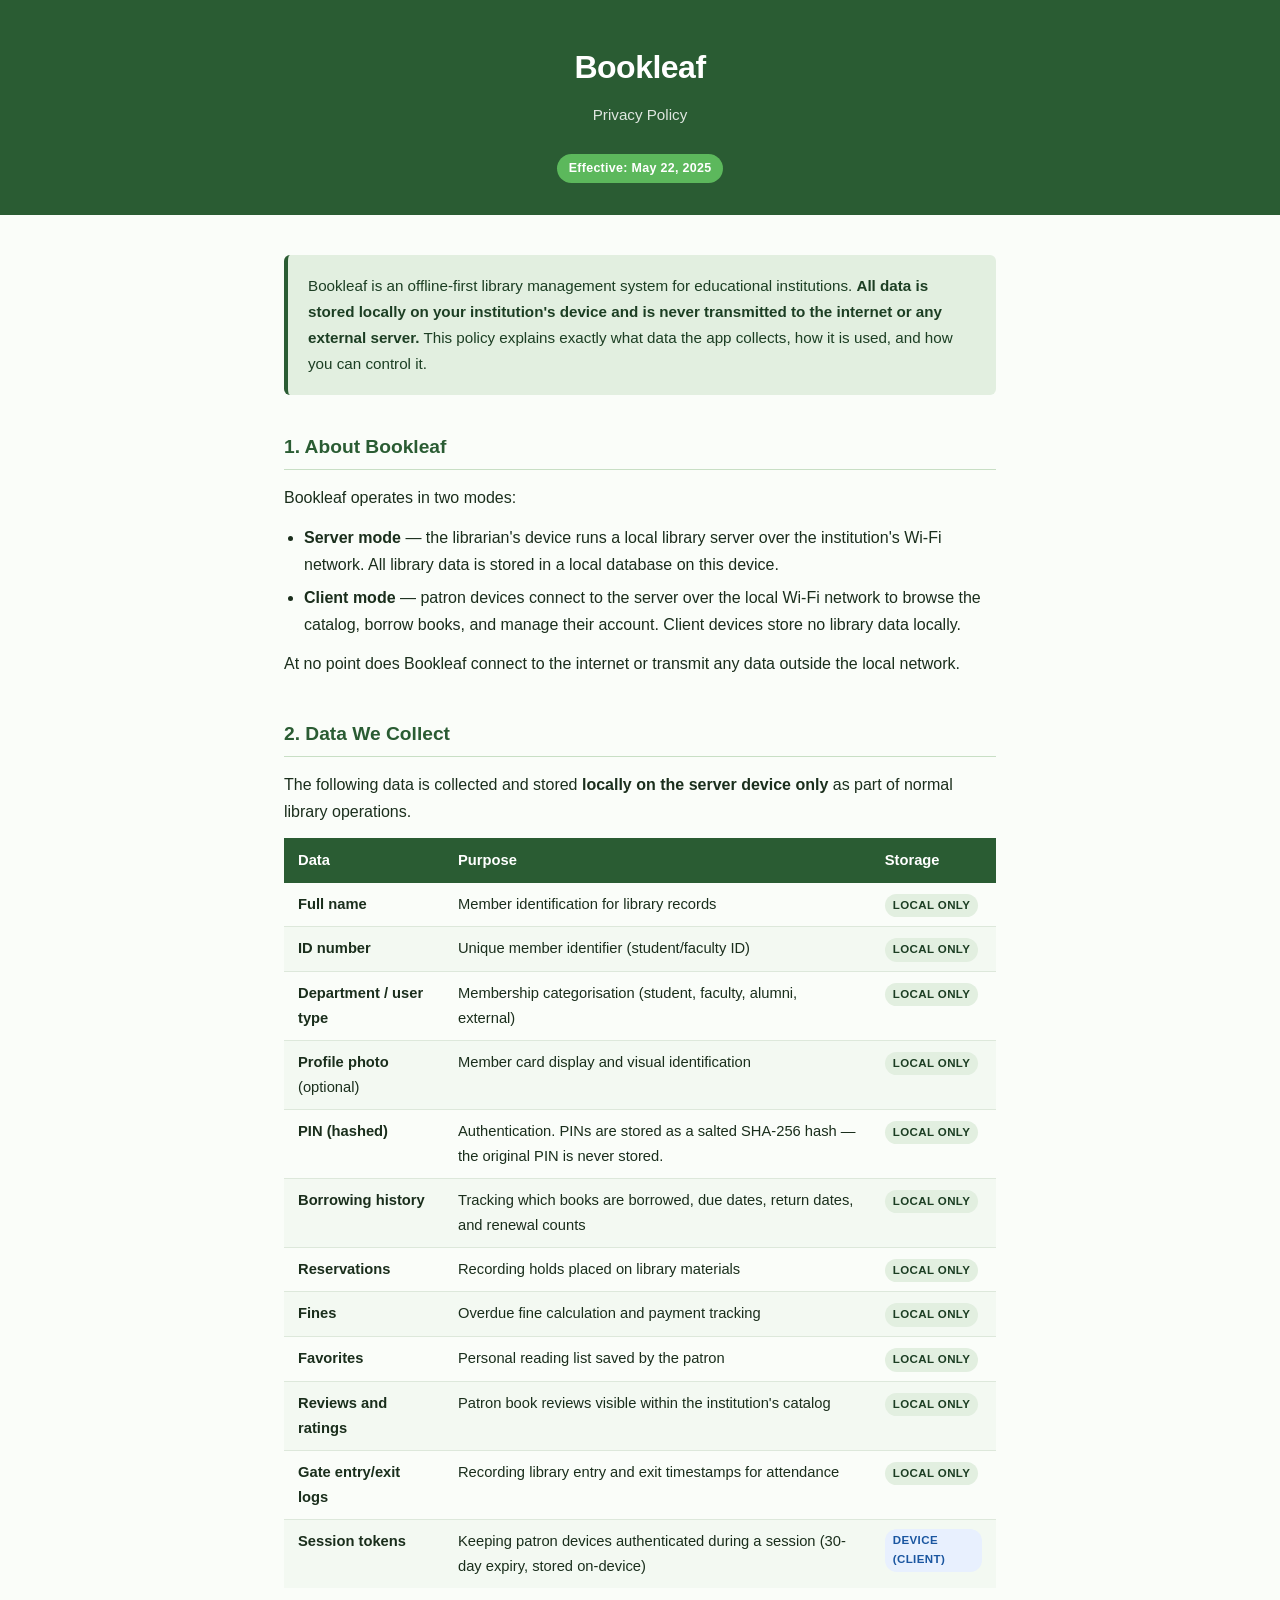
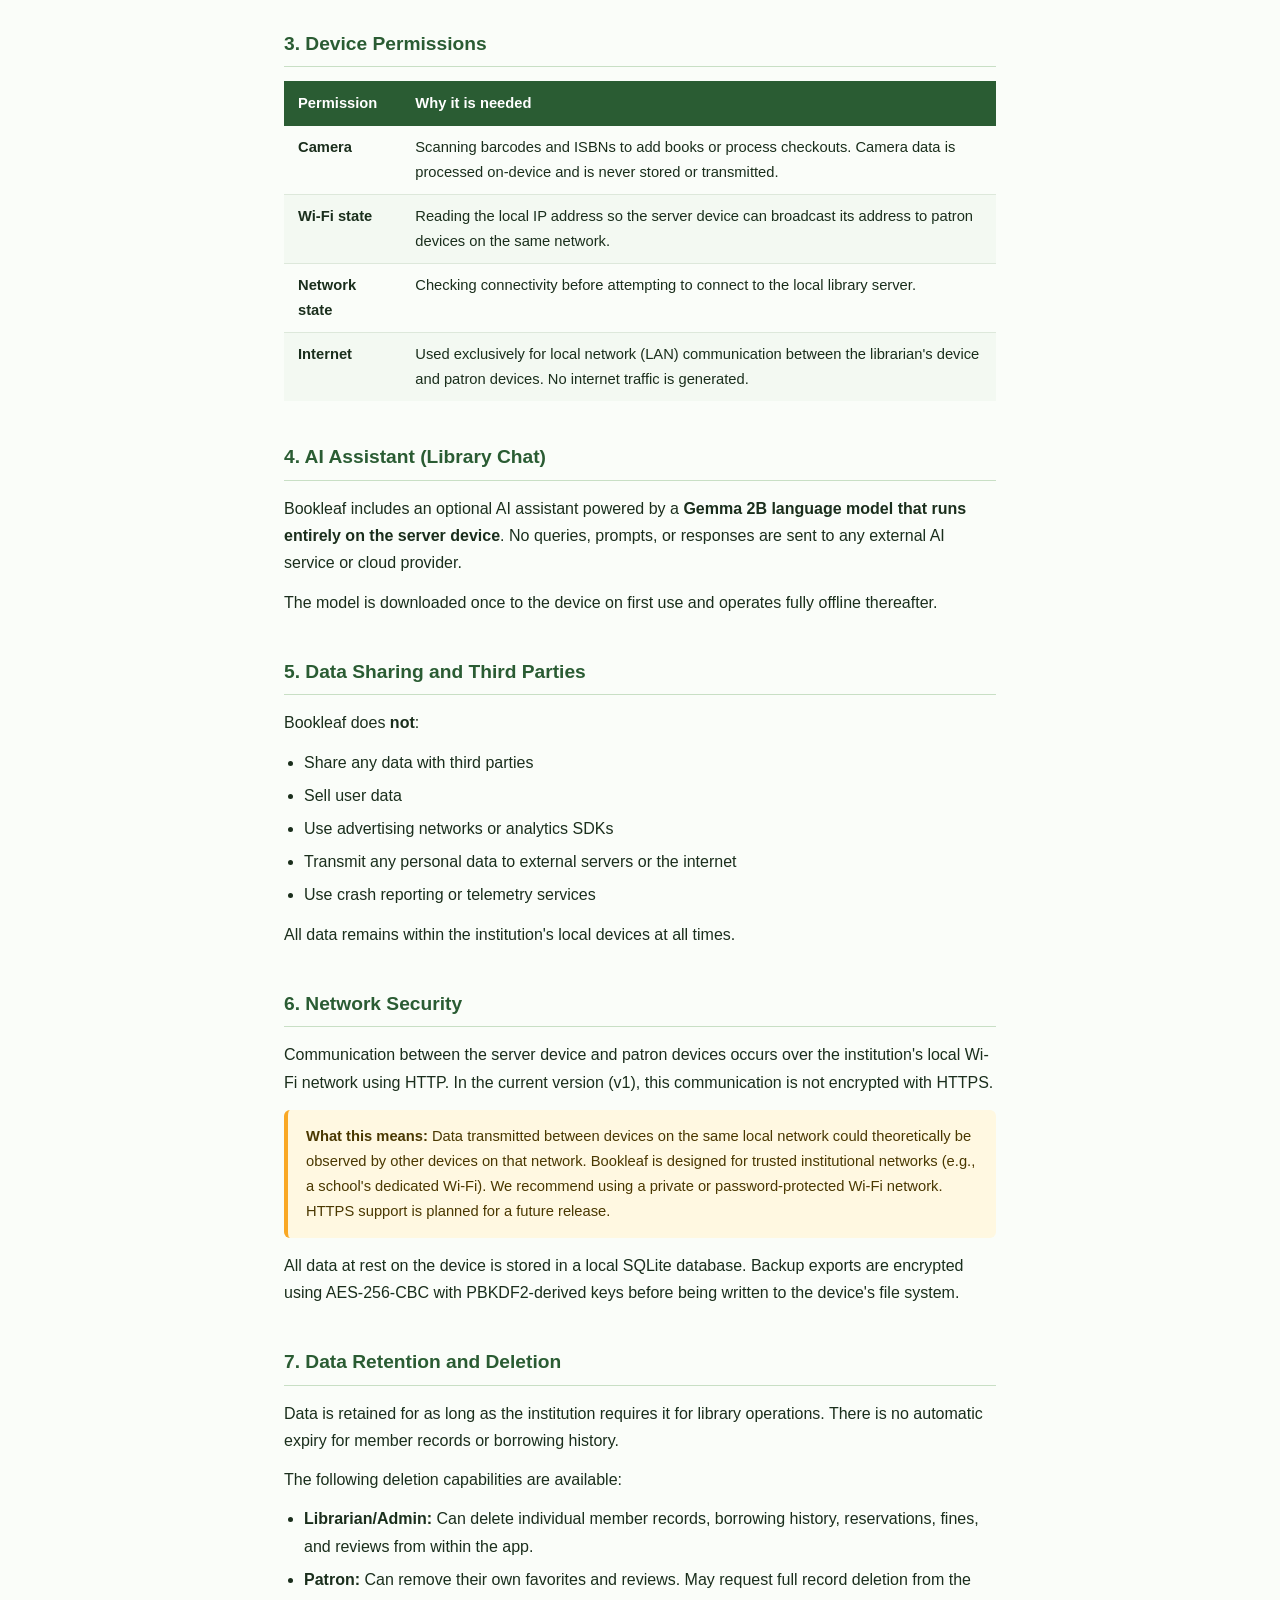
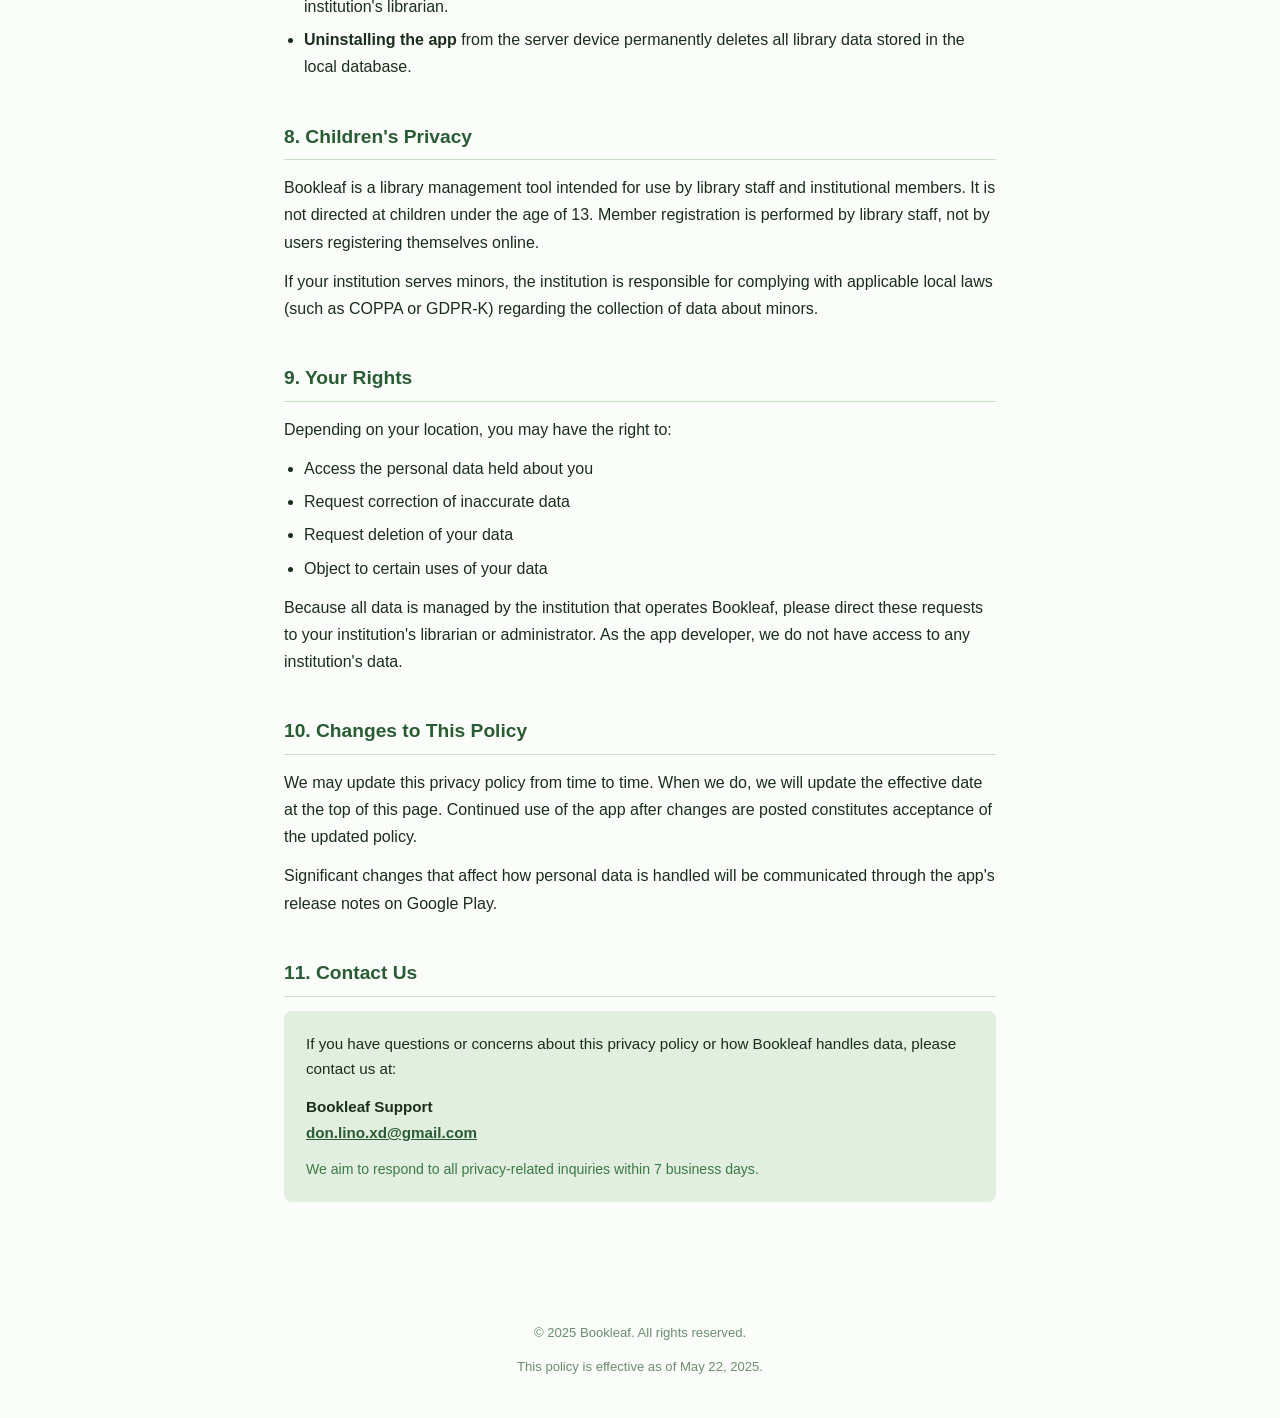
==== bookleaf-privacy-policy.html @ 40e6252f "Add files via upload" ====
<!DOCTYPE html>
<html lang="en">

<head>
  <meta charset="UTF-8" />
  <meta name="viewport" content="width=device-width, initial-scale=1.0" />
  <title>Bookleaf — Privacy Policy</title>
  <style>
    *,
    *::before,
    *::after {
      box-sizing: border-box;
      margin: 0;
      padding: 0;
    }

    body {
      font-family: -apple-system, BlinkMacSystemFont, "Segoe UI", Roboto, Helvetica, Arial, sans-serif;
      background: #FAFDF9;
      color: #1a2e1c;
      line-height: 1.7;
      font-size: 16px;
    }

    header {
      background: #2A5C33;
      color: #fff;
      padding: 40px 24px 32px;
      text-align: center;
    }

    header h1 {
      font-size: 2rem;
      font-weight: 700;
      letter-spacing: -0.5px;
    }

    header p {
      margin-top: 8px;
      font-size: 0.95rem;
      opacity: 0.85;
    }

    .badge {
      display: inline-block;
      margin-top: 14px;
      background: #5CB85C;
      color: #fff;
      font-size: 0.78rem;
      font-weight: 600;
      padding: 4px 12px;
      border-radius: 20px;
      letter-spacing: 0.3px;
    }

    main {
      max-width: 760px;
      margin: 0 auto;
      padding: 40px 24px 80px;
    }

    .intro-box {
      background: #E2EFE0;
      border-left: 4px solid #2A5C33;
      border-radius: 6px;
      padding: 18px 20px;
      margin-bottom: 36px;
      font-size: 0.95rem;
      color: #1C3E23;
    }

    section {
      margin-bottom: 40px;
    }

    h2 {
      font-size: 1.2rem;
      font-weight: 700;
      color: #2A5C33;
      margin-bottom: 14px;
      padding-bottom: 6px;
      border-bottom: 1px solid #C8DFC5;
    }

    p {
      margin-bottom: 12px;
    }

    p:last-child {
      margin-bottom: 0;
    }

    ul {
      padding-left: 20px;
      margin-bottom: 12px;
    }

    li {
      margin-bottom: 6px;
    }

    table {
      width: 100%;
      border-collapse: collapse;
      font-size: 0.92rem;
      margin-bottom: 12px;
    }

    th {
      background: #2A5C33;
      color: #fff;
      text-align: left;
      padding: 10px 14px;
      font-weight: 600;
    }

    td {
      padding: 9px 14px;
      border-bottom: 1px solid #dde8db;
      vertical-align: top;
    }

    tr:last-child td {
      border-bottom: none;
    }

    tr:nth-child(even) td {
      background: #f3f9f2;
    }

    .tag {
      display: inline-block;
      font-size: 0.72rem;
      font-weight: 700;
      padding: 2px 8px;
      border-radius: 12px;
      text-transform: uppercase;
      letter-spacing: 0.4px;
    }

    .tag-local {
      background: #E2EFE0;
      color: #1C3E23;
    }

    .tag-device {
      background: #e8f0fe;
      color: #1a56a0;
    }

    .tag-no {
      background: #fce8e6;
      color: #8b1a11;
    }

    .warning-box {
      background: #fff8e1;
      border-left: 4px solid #f9a825;
      border-radius: 6px;
      padding: 14px 18px;
      font-size: 0.92rem;
      color: #4a3800;
      margin-top: 14px;
    }

    .contact-box {
      background: #E2EFE0;
      border-radius: 8px;
      padding: 20px 22px;
      font-size: 0.95rem;
    }

    .contact-box a {
      color: #2A5C33;
      font-weight: 600;
    }

    footer {
      text-align: center;
      font-size: 0.82rem;
      color: #6b8f6e;
      padding: 0 24px 40px;
    }
  </style>
</head>

<body>

  <header>
    <h1>Bookleaf</h1>
    <p>Privacy Policy</p>
    <span class="badge">Effective: May 22, 2025</span>
  </header>

  <main>

    <div class="intro-box">
      Bookleaf is an offline-first library management system for educational institutions. <strong>All data is stored
        locally on your institution's device and is never transmitted to the internet or any external server.</strong>
      This policy explains exactly what data the app collects, how it is used, and how you can control it.
    </div>

    <!-- 1. About Bookleaf -->
    <section>
      <h2>1. About Bookleaf</h2>
      <p>Bookleaf operates in two modes:</p>
      <ul>
        <li><strong>Server mode</strong> — the librarian's device runs a local library server over the institution's
          Wi-Fi network. All library data is stored in a local database on this device.</li>
        <li><strong>Client mode</strong> — patron devices connect to the server over the local Wi-Fi network to browse
          the catalog, borrow books, and manage their account. Client devices store no library data locally.</li>
      </ul>
      <p>At no point does Bookleaf connect to the internet or transmit any data outside the local network.</p>
    </section>

    <!-- 2. Data We Collect -->
    <section>
      <h2>2. Data We Collect</h2>
      <p>The following data is collected and stored <strong>locally on the server device only</strong> as part of normal
        library operations.</p>

      <table>
        <thead>
          <tr>
            <th>Data</th>
            <th>Purpose</th>
            <th>Storage</th>
          </tr>
        </thead>
        <tbody>
          <tr>
            <td><strong>Full name</strong></td>
            <td>Member identification for library records</td>
            <td><span class="tag tag-local">Local only</span></td>
          </tr>
          <tr>
            <td><strong>ID number</strong></td>
            <td>Unique member identifier (student/faculty ID)</td>
            <td><span class="tag tag-local">Local only</span></td>
          </tr>
          <tr>
            <td><strong>Department / user type</strong></td>
            <td>Membership categorisation (student, faculty, alumni, external)</td>
            <td><span class="tag tag-local">Local only</span></td>
          </tr>
          <tr>
            <td><strong>Profile photo</strong> (optional)</td>
            <td>Member card display and visual identification</td>
            <td><span class="tag tag-local">Local only</span></td>
          </tr>
          <tr>
            <td><strong>PIN (hashed)</strong></td>
            <td>Authentication. PINs are stored as a salted SHA-256 hash — the original PIN is never stored.</td>
            <td><span class="tag tag-local">Local only</span></td>
          </tr>
          <tr>
            <td><strong>Borrowing history</strong></td>
            <td>Tracking which books are borrowed, due dates, return dates, and renewal counts</td>
            <td><span class="tag tag-local">Local only</span></td>
          </tr>
          <tr>
            <td><strong>Reservations</strong></td>
            <td>Recording holds placed on library materials</td>
            <td><span class="tag tag-local">Local only</span></td>
          </tr>
          <tr>
            <td><strong>Fines</strong></td>
            <td>Overdue fine calculation and payment tracking</td>
            <td><span class="tag tag-local">Local only</span></td>
          </tr>
          <tr>
            <td><strong>Favorites</strong></td>
            <td>Personal reading list saved by the patron</td>
            <td><span class="tag tag-local">Local only</span></td>
          </tr>
          <tr>
            <td><strong>Reviews and ratings</strong></td>
            <td>Patron book reviews visible within the institution's catalog</td>
            <td><span class="tag tag-local">Local only</span></td>
          </tr>
          <tr>
            <td><strong>Gate entry/exit logs</strong></td>
            <td>Recording library entry and exit timestamps for attendance</td>
            <td><span class="tag tag-local">Local only</span></td>
          </tr>
          <tr>
            <td><strong>Session tokens</strong></td>
            <td>Keeping patron devices authenticated during a session (30-day expiry, stored on-device)</td>
            <td><span class="tag tag-device">Device (client)</span></td>
          </tr>
        </tbody>
      </table>
    </section>

    <!-- 3. Device Permissions -->
    <section>
      <h2>3. Device Permissions</h2>

      <table>
        <thead>
          <tr>
            <th>Permission</th>
            <th>Why it is needed</th>
          </tr>
        </thead>
        <tbody>
          <tr>
            <td><strong>Camera</strong></td>
            <td>Scanning barcodes and ISBNs to add books or process checkouts. Camera data is processed on-device and is
              never stored or transmitted.</td>
          </tr>
          <tr>
            <td><strong>Wi-Fi state</strong></td>
            <td>Reading the local IP address so the server device can broadcast its address to patron devices on the
              same network.</td>
          </tr>
          <tr>
            <td><strong>Network state</strong></td>
            <td>Checking connectivity before attempting to connect to the local library server.</td>
          </tr>
          <tr>
            <td><strong>Internet</strong></td>
            <td>Used exclusively for local network (LAN) communication between the librarian's device and patron
              devices. No internet traffic is generated.</td>
          </tr>
        </tbody>
      </table>
    </section>

    <!-- 4. AI Assistant -->
    <section>
      <h2>4. AI Assistant (Library Chat)</h2>
      <p>Bookleaf includes an optional AI assistant powered by a <strong>Gemma 2B language model that runs entirely on
          the server device</strong>. No queries, prompts, or responses are sent to any external AI service or cloud
        provider.</p>
      <p>The model is downloaded once to the device on first use and operates fully offline thereafter.</p>
    </section>

    <!-- 5. Data Sharing -->
    <section>
      <h2>5. Data Sharing and Third Parties</h2>
      <p>Bookleaf does <strong>not</strong>:</p>
      <ul>
        <li>Share any data with third parties</li>
        <li>Sell user data</li>
        <li>Use advertising networks or analytics SDKs</li>
        <li>Transmit any personal data to external servers or the internet</li>
        <li>Use crash reporting or telemetry services</li>
      </ul>
      <p>All data remains within the institution's local devices at all times.</p>
    </section>

    <!-- 6. Network Security -->
    <section>
      <h2>6. Network Security</h2>
      <p>Communication between the server device and patron devices occurs over the institution's local Wi-Fi network
        using HTTP. In the current version (v1), this communication is not encrypted with HTTPS.</p>
      <div class="warning-box">
        <strong>What this means:</strong> Data transmitted between devices on the same local network could theoretically
        be observed by other devices on that network. Bookleaf is designed for trusted institutional networks (e.g., a
        school's dedicated Wi-Fi). We recommend using a private or password-protected Wi-Fi network. HTTPS support is
        planned for a future release.
      </div>
      <p style="margin-top:14px;">All data at rest on the device is stored in a local SQLite database. Backup exports
        are encrypted using AES-256-CBC with PBKDF2-derived keys before being written to the device's file system.</p>
    </section>

    <!-- 7. Data Retention -->
    <section>
      <h2>7. Data Retention and Deletion</h2>
      <p>Data is retained for as long as the institution requires it for library operations. There is no automatic
        expiry for member records or borrowing history.</p>
      <p>The following deletion capabilities are available:</p>
      <ul>
        <li><strong>Librarian/Admin:</strong> Can delete individual member records, borrowing history, reservations,
          fines, and reviews from within the app.</li>
        <li><strong>Patron:</strong> Can remove their own favorites and reviews. May request full record deletion from
          the institution's librarian.</li>
        <li><strong>Uninstalling the app</strong> from the server device permanently deletes all library data stored in
          the local database.</li>
      </ul>
    </section>

    <!-- 8. Children -->
    <section>
      <h2>8. Children's Privacy</h2>
      <p>Bookleaf is a library management tool intended for use by library staff and institutional members. It is not
        directed at children under the age of 13. Member registration is performed by library staff, not by users
        registering themselves online.</p>
      <p>If your institution serves minors, the institution is responsible for complying with applicable local laws
        (such as COPPA or GDPR-K) regarding the collection of data about minors.</p>
    </section>

    <!-- 9. Your Rights -->
    <section>
      <h2>9. Your Rights</h2>
      <p>Depending on your location, you may have the right to:</p>
      <ul>
        <li>Access the personal data held about you</li>
        <li>Request correction of inaccurate data</li>
        <li>Request deletion of your data</li>
        <li>Object to certain uses of your data</li>
      </ul>
      <p>Because all data is managed by the institution that operates Bookleaf, please direct these requests to your
        institution's librarian or administrator. As the app developer, we do not have access to any institution's data.
      </p>
    </section>

    <!-- 10. Changes -->
    <section>
      <h2>10. Changes to This Policy</h2>
      <p>We may update this privacy policy from time to time. When we do, we will update the effective date at the top
        of this page. Continued use of the app after changes are posted constitutes acceptance of the updated policy.
      </p>
      <p>Significant changes that affect how personal data is handled will be communicated through the app's release
        notes on Google Play.</p>
    </section>

    <!-- 11. Contact -->
    <section>
      <h2>11. Contact Us</h2>
      <div class="contact-box">
        <p>If you have questions or concerns about this privacy policy or how Bookleaf handles data, please contact us
          at:</p>
        <p style="margin-top:12px;">
          <strong>Bookleaf Support</strong><br />
          <a href="mailto:don.lino.xd@gmail.com">don.lino.xd@gmail.com</a>
        </p>
        <p style="margin-top:8px; font-size:0.88rem; color:#3A7A45;">We aim to respond to all privacy-related inquiries
          within 7 business days.</p>
      </div>
    </section>

  </main>

  <footer>
    <p>© 2025 Bookleaf. All rights reserved.</p>
    <p style="margin-top:4px;">This policy is effective as of May 22, 2025.</p>
  </footer>

</body>

</html>
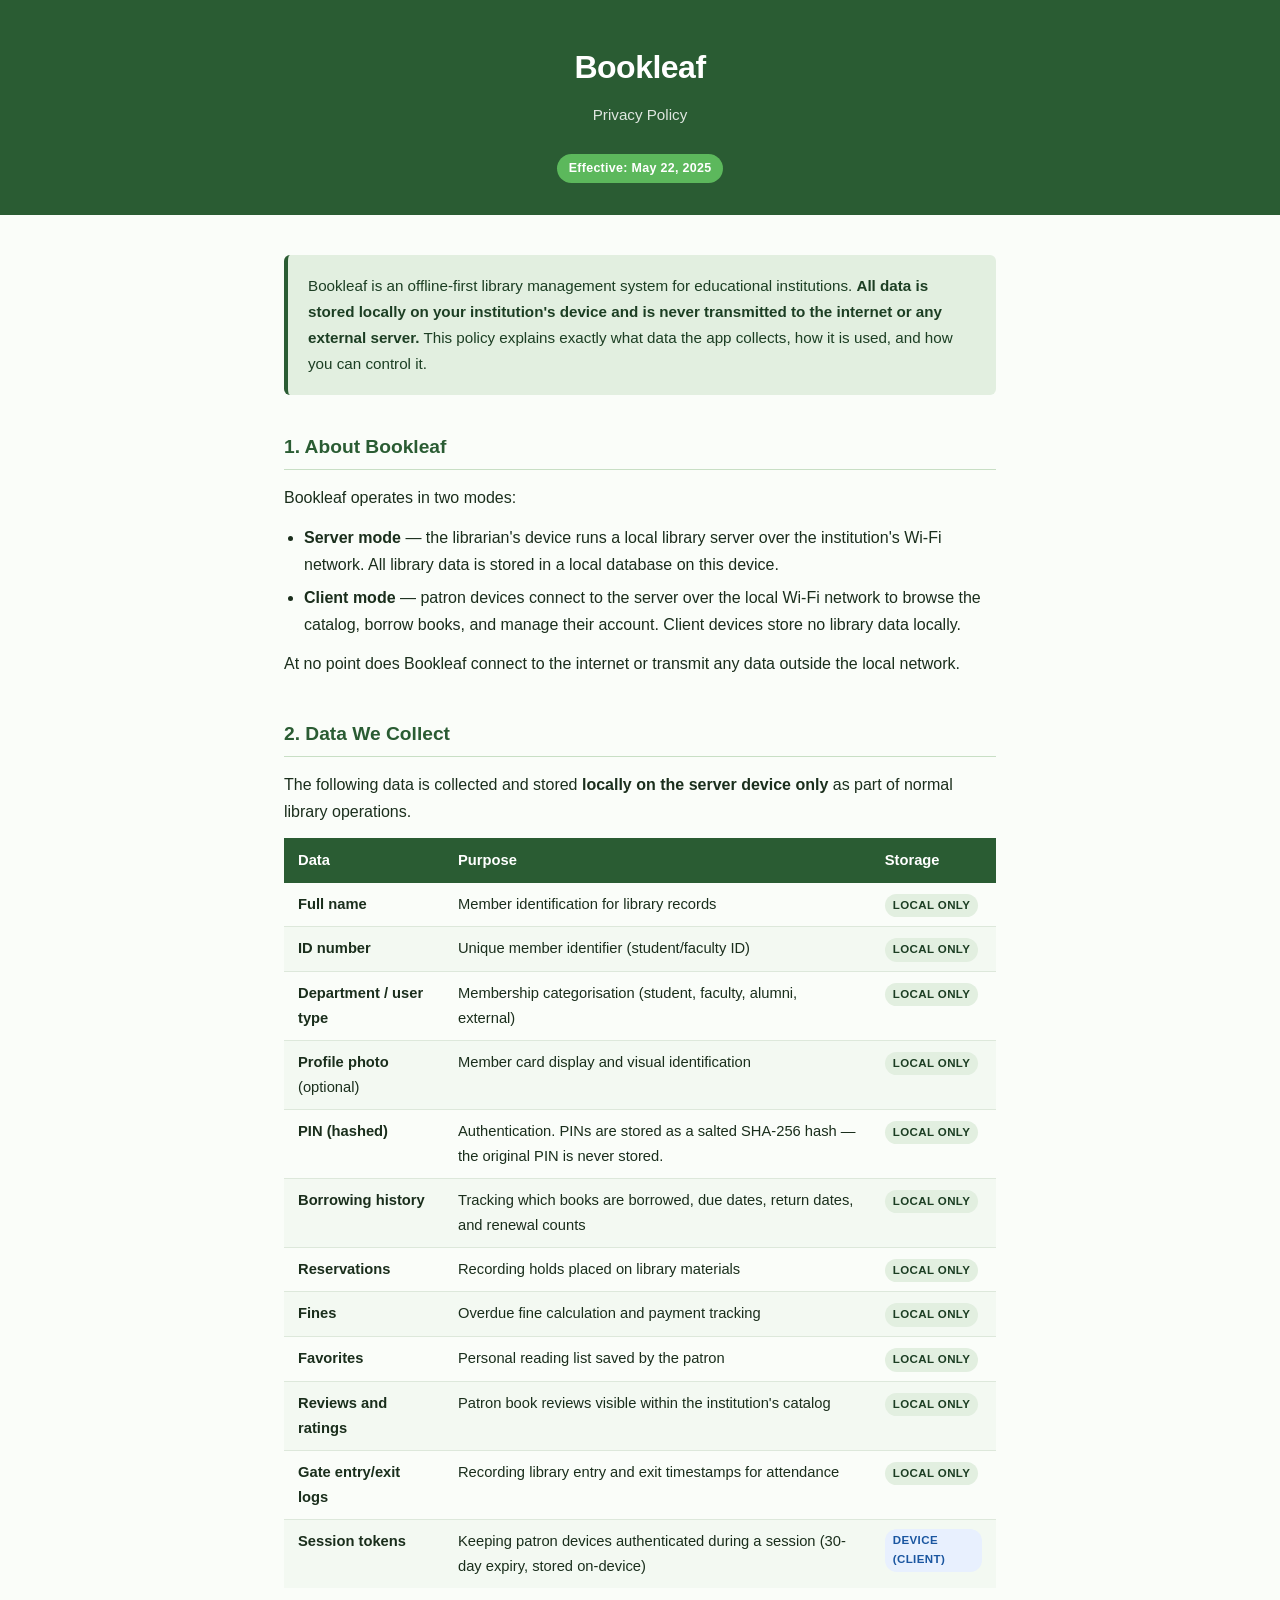
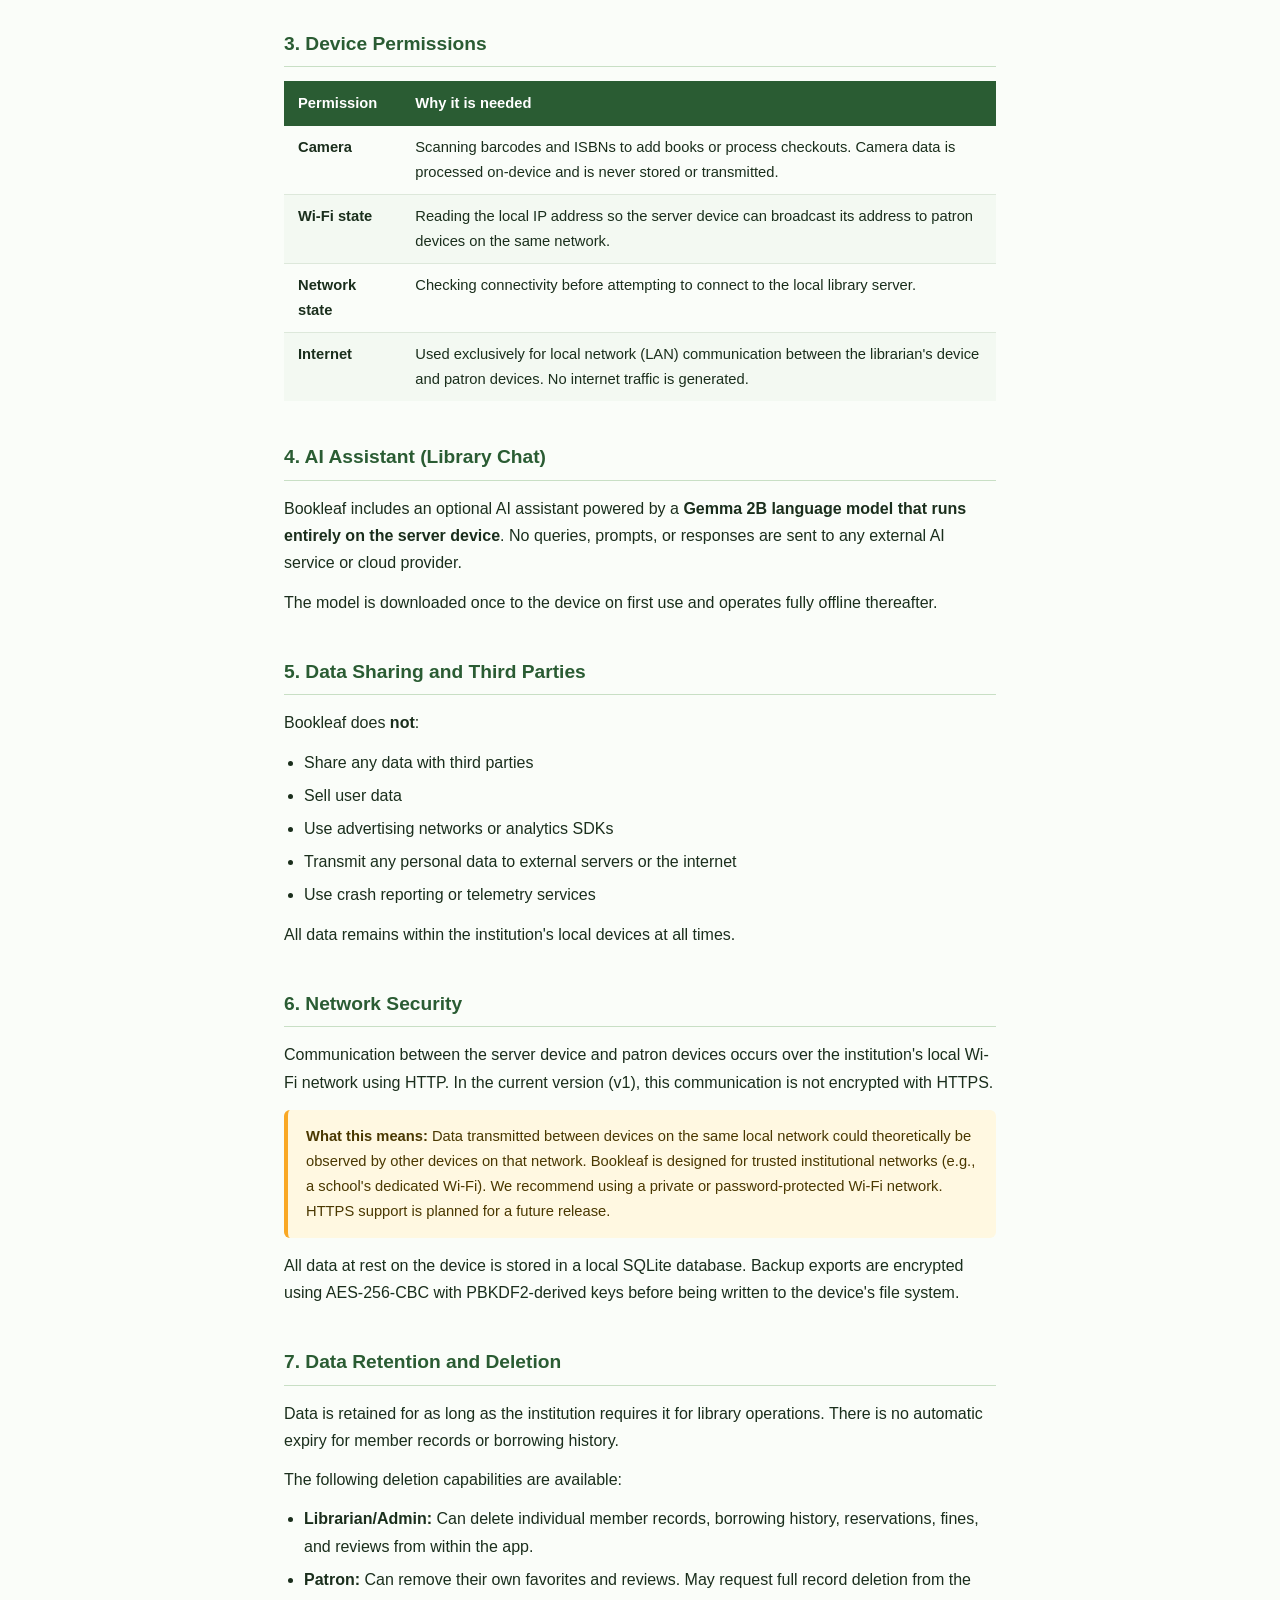
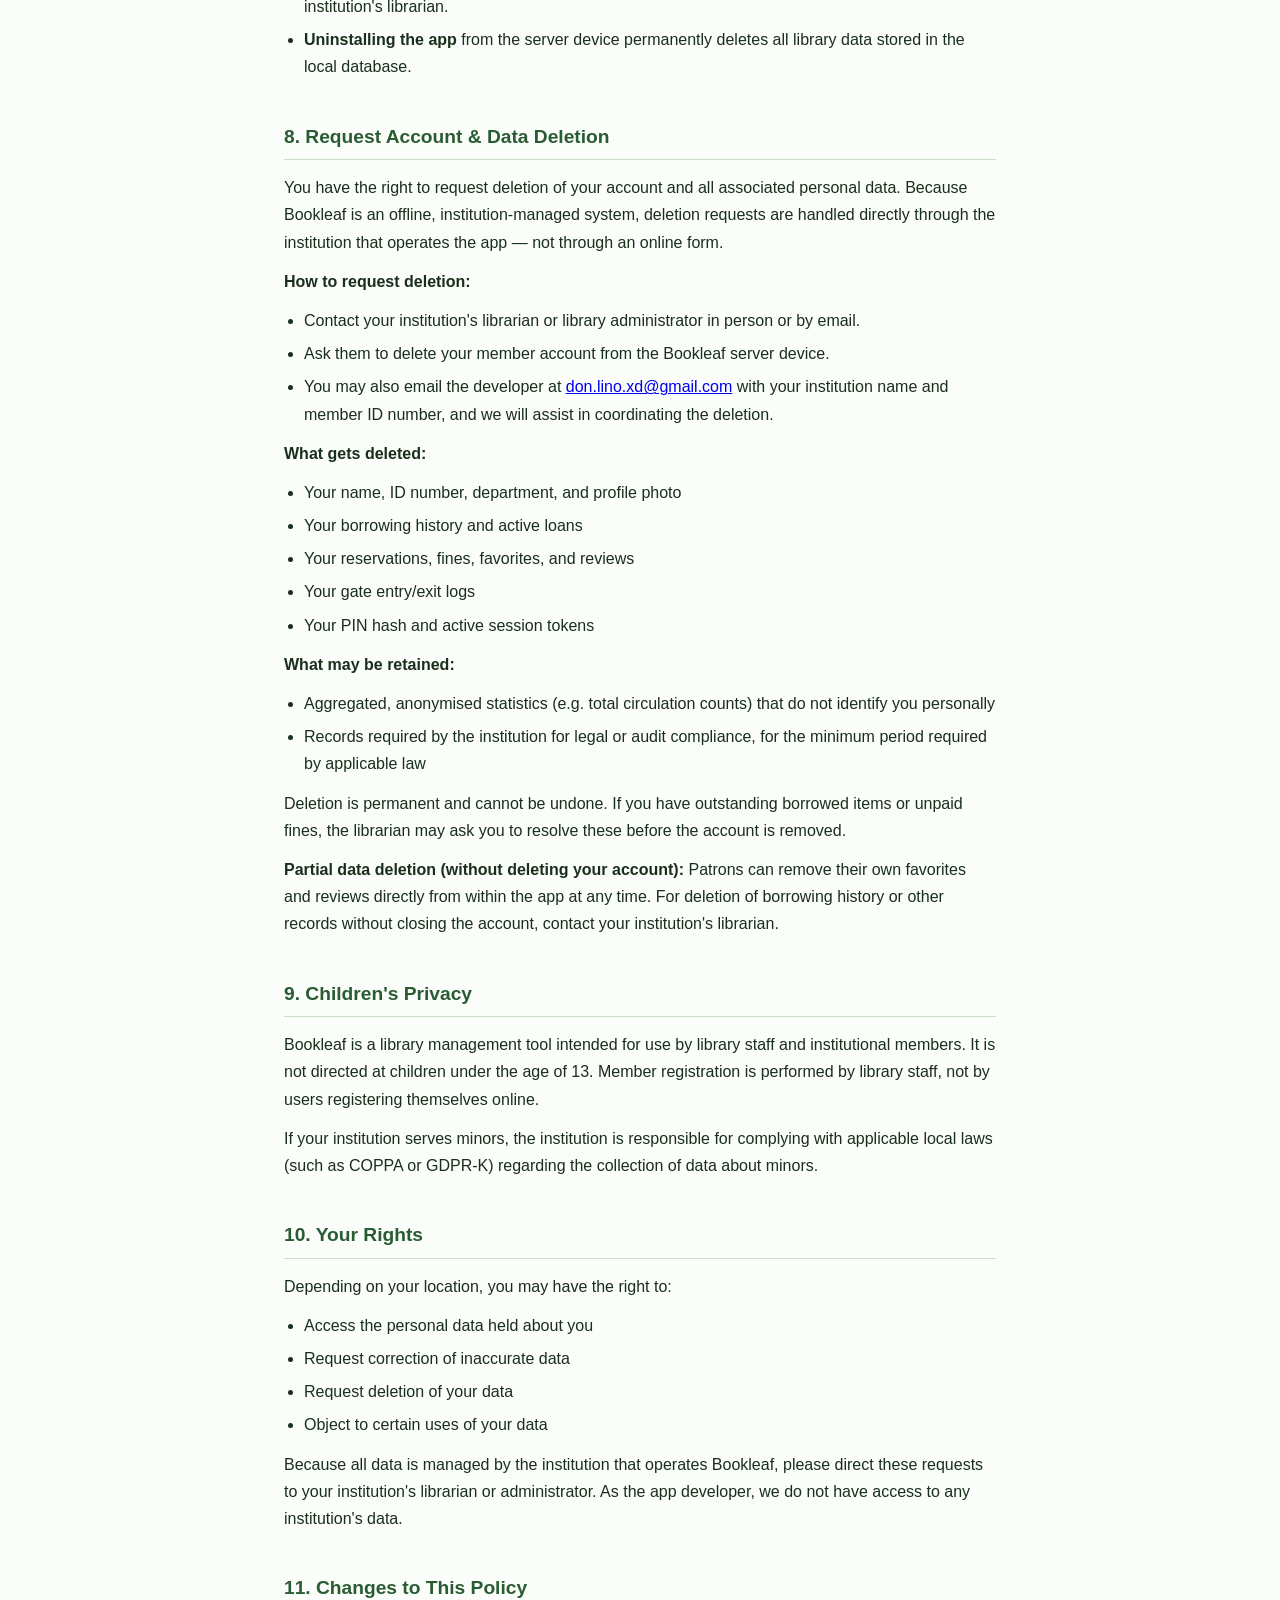
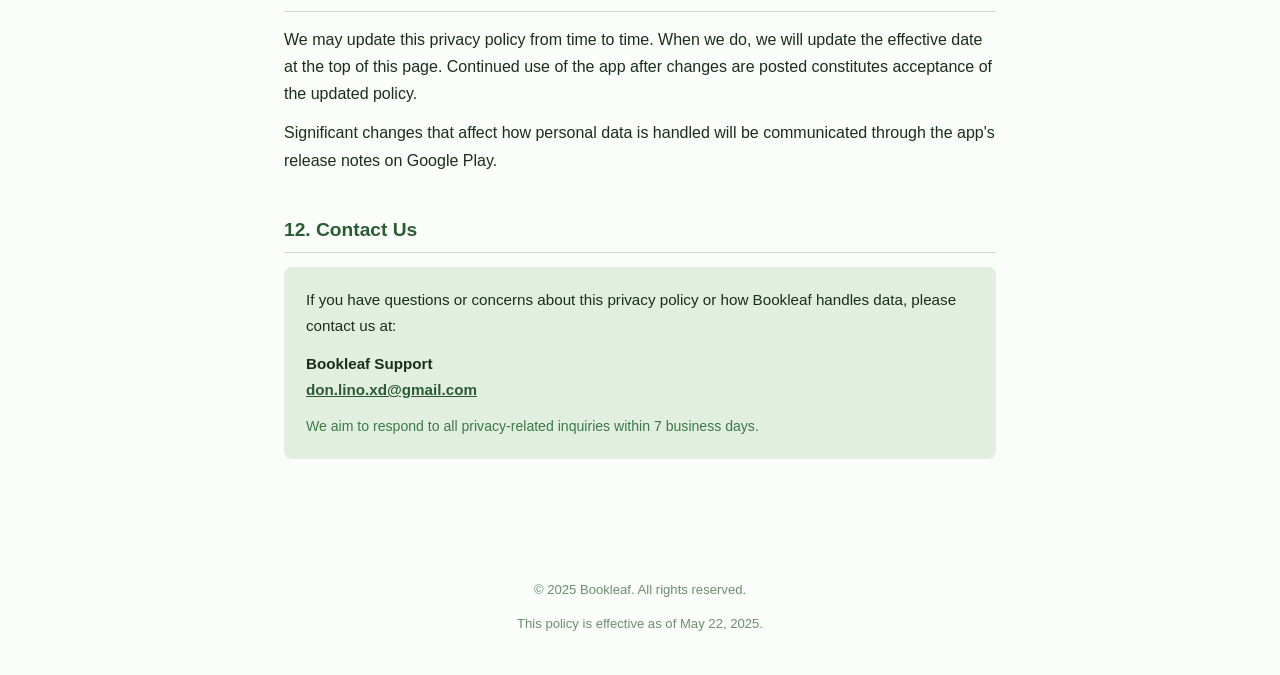
==== commit 08b89b9b: "Update bookleaf-privacy-policy.html" ====
--- a/bookleaf-privacy-policy.html
+++ b/bookleaf-privacy-policy.html
@@ -381,9 +381,41 @@
       </ul>
     </section>
 
-    <!-- 8. Children -->
-    <section>
-      <h2>8. Children's Privacy</h2>
+    <!-- 8. Request Account & Data Deletion -->
+    <section id="delete-account">
+      <h2>8. Request Account &amp; Data Deletion</h2>
+      <p>You have the right to request deletion of your account and all associated personal data. Because Bookleaf is an offline, institution-managed system, deletion requests are handled directly through the institution that operates the app — not through an online form.</p>
+
+      <p><strong>How to request deletion:</strong></p>
+      <ul>
+        <li>Contact your institution's librarian or library administrator in person or by email.</li>
+        <li>Ask them to delete your member account from the Bookleaf server device.</li>
+        <li>You may also email the developer at <a href="mailto:don.lino.xd@gmail.com">don.lino.xd@gmail.com</a> with your institution name and member ID number, and we will assist in coordinating the deletion.</li>
+      </ul>
+
+      <p><strong>What gets deleted:</strong></p>
+      <ul>
+        <li>Your name, ID number, department, and profile photo</li>
+        <li>Your borrowing history and active loans</li>
+        <li>Your reservations, fines, favorites, and reviews</li>
+        <li>Your gate entry/exit logs</li>
+        <li>Your PIN hash and active session tokens</li>
+      </ul>
+
+      <p><strong>What may be retained:</strong></p>
+      <ul>
+        <li>Aggregated, anonymised statistics (e.g. total circulation counts) that do not identify you personally</li>
+        <li>Records required by the institution for legal or audit compliance, for the minimum period required by applicable law</li>
+      </ul>
+
+      <p>Deletion is permanent and cannot be undone. If you have outstanding borrowed items or unpaid fines, the librarian may ask you to resolve these before the account is removed.</p>
+
+      <p><strong>Partial data deletion (without deleting your account):</strong> Patrons can remove their own favorites and reviews directly from within the app at any time. For deletion of borrowing history or other records without closing the account, contact your institution's librarian.</p>
+    </section>
+
+    <!-- 9. Children -->
+    <section>
+      <h2>9. Children's Privacy</h2>
       <p>Bookleaf is a library management tool intended for use by library staff and institutional members. It is not
         directed at children under the age of 13. Member registration is performed by library staff, not by users
         registering themselves online.</p>
@@ -393,7 +425,7 @@
 
     <!-- 9. Your Rights -->
     <section>
-      <h2>9. Your Rights</h2>
+      <h2>10. Your Rights</h2>
       <p>Depending on your location, you may have the right to:</p>
       <ul>
         <li>Access the personal data held about you</li>
@@ -408,7 +440,7 @@
 
     <!-- 10. Changes -->
     <section>
-      <h2>10. Changes to This Policy</h2>
+      <h2>11. Changes to This Policy</h2>
       <p>We may update this privacy policy from time to time. When we do, we will update the effective date at the top
         of this page. Continued use of the app after changes are posted constitutes acceptance of the updated policy.
       </p>
@@ -418,7 +450,7 @@
 
     <!-- 11. Contact -->
     <section>
-      <h2>11. Contact Us</h2>
+      <h2>12. Contact Us</h2>
       <div class="contact-box">
         <p>If you have questions or concerns about this privacy policy or how Bookleaf handles data, please contact us
           at:</p>
@@ -440,4 +472,4 @@
 
 </body>
 
-</html>+</html>
